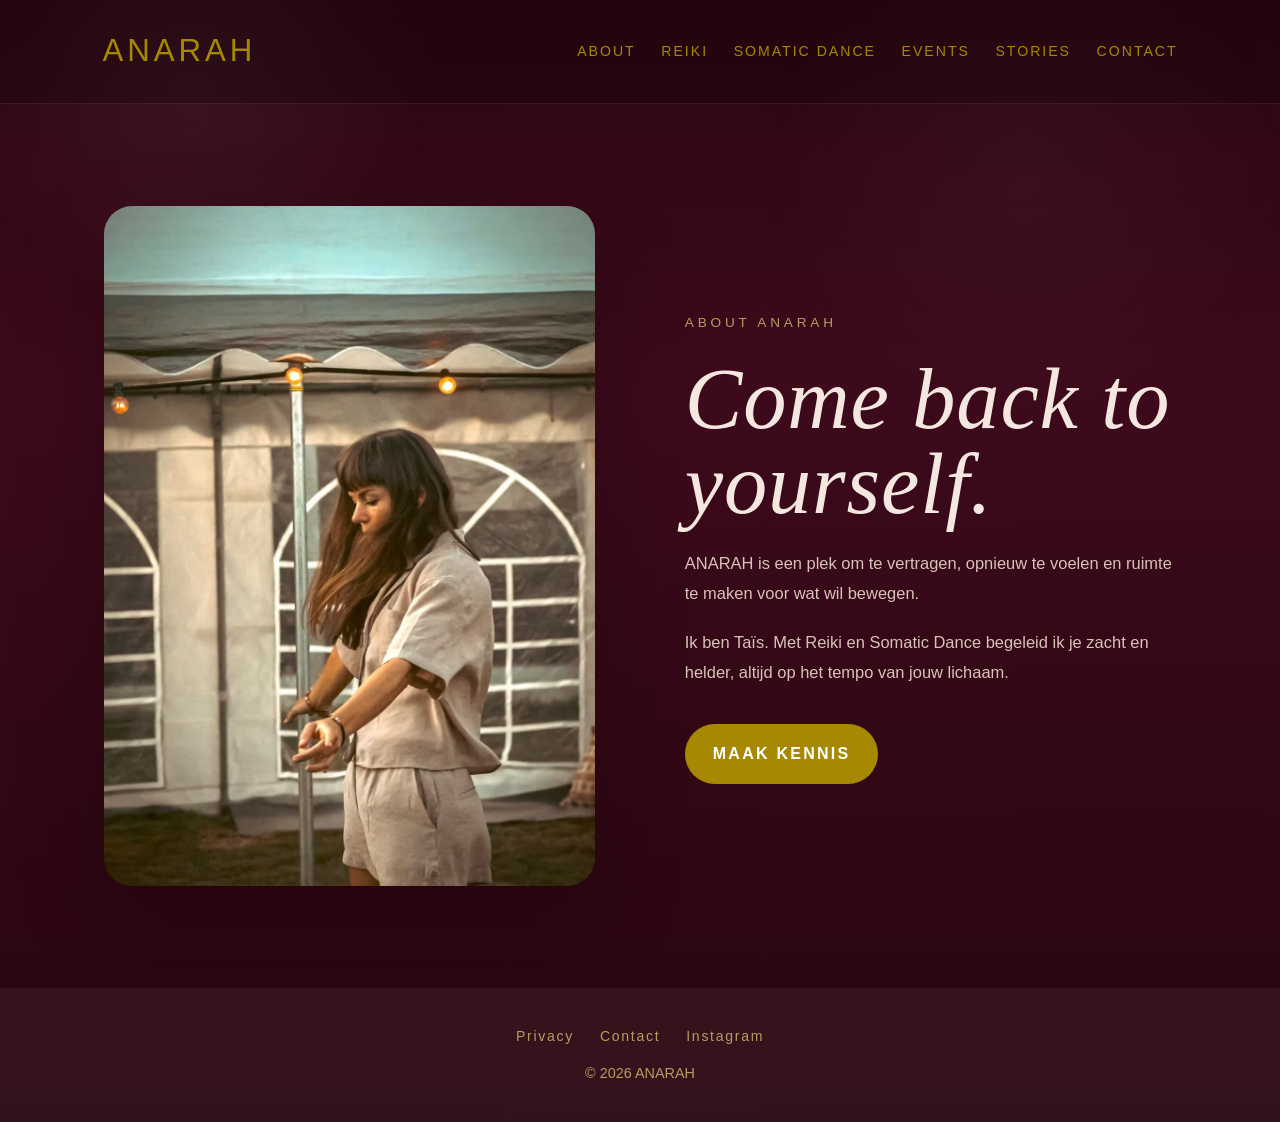
==== html/about.html @ 5bbc372c "simplefy website" ====
<!DOCTYPE html>
<html lang="nl">
<head>
    <meta charset="UTF-8">
    <meta name="viewport" content="width=device-width, initial-scale=1.0">
    <title>Anarah | About</title>
    <link rel="stylesheet" href="../css/style.css">
</head>

<body class="minimal-page">
    <nav>
        <a href="../index.html" class="logo">ANARAH</a>
        <button class="nav-toggle" aria-expanded="false" aria-label="Open menu"><span></span></button>
        <ul>
            <li><a href="about.html">About</a></li>
            <li><a href="reiki.html">Reiki</a></li>
            <li><a href="somatic-dance.html">Somatic Dance</a></li>
            <li><a href="events.html">Events</a></li>
            <li><a href="experiences.html">Stories</a></li>
            <li><a href="contact.html">Contact</a></li>
        </ul>
    </nav>

    <main class="minimal-main">
        <section class="minimal-split">
            <div class="minimal-image">
                <img src="../images/dans.png" alt="Taïs van ANARAH">
            </div>

            <div class="minimal-copy">
                <span class="about-label">About ANARAH</span>
                <h1>Come back to yourself.</h1>
                <p>
                    ANARAH is een plek om te vertragen, opnieuw te voelen en ruimte te maken voor wat wil bewegen.
                </p>
                <p>
                    Ik ben Taïs. Met Reiki en Somatic Dance begeleid ik je zacht en helder, altijd op het tempo van jouw lichaam.
                </p>
                <a href="contact.html" class="btn-action">Maak kennis</a>
            </div>
        </section>
    </main>

    <footer>
        <div class="footer-links">
            <a href="privacy.html">Privacy</a>
            <a href="contact.html">Contact</a>
            <a href="https://www.instagram.com/anarah_88" target="_blank" rel="noopener noreferrer">Instagram</a>
        </div>
        &copy; 2026 ANARAH
    </footer>

    <script src="../js/script.js"></script>
</body>
</html>
---- css/style.css ----
/* --- BASIS & KLEUREN --- */
:root {
    --bordeaux: #e1b9aa;
    --bordeaux-deep: #f0d9cc;
    --zand-light: #f4eee8;
    --zand-soft: #e7d5c4;
    --zand-warm: #d7b89a;
    --text: #f4e7df;
    --muted: #d8c3b8;
    --shadow: rgba(0, 0, 0, 0.2);
}

@import url('https://fonts.googleapis.com/css2?family=Cormorant+Garamond:wght@400;500;600;700;800&family=Raleway:wght@300;400;600&display=swap');

*, *::before, *::after {
    box-sizing: border-box;
}

html {
    scroll-behavior: smooth;
}

body {
    font-family: 'Raleway', sans-serif;
    background: linear-gradient(180deg, #2d0612 0%, #3d0a1b 35%, #27050f 100%);
    color: var(--text);
    margin: 0;
    line-height: 1.75;
    min-height: 100vh;
}

body:not(.homepage) {
    font-family: 'Raleway', sans-serif;
}

body::before {
    content: '';
    position: fixed;
    inset: 0;
    background-image:
        radial-gradient(circle at 15% 10%, rgba(255, 255, 255, 0.05), transparent 18%),
        radial-gradient(circle at 80% 20%, rgba(255, 255, 255, 0.03), transparent 22%);
    opacity: 1;
    pointer-events: none;
}

/* --- NAVIGATIE --- */
nav {
    position: sticky;
    top: 0;
    z-index: 10;
    display: flex;
    justify-content: space-between;
    align-items: center;
    padding: 24px 8%;
    background: rgba(8, 8, 8, 0.24);
    border-bottom: 1px solid rgba(255, 255, 255, 0.08);
    backdrop-filter: blur(16px);
}

.logo {
    font-family: 'Hurme Geometric Sans 4', sans-serif;
    font-size: 1.95rem;
    color: #a68900;
    text-decoration: none;
    letter-spacing: 4px;
    text-transform: uppercase;
}

body:not(.homepage) .logo {
    font-family: 'Hurme Geometric Sans 4', sans-serif;
}

nav > ul {
    display: flex;
    list-style: none;
    gap: clamp(14px, 2vw, 28px);
    margin: 0;
    padding: 0;
}

nav a {
    text-decoration: none;
    color: #a68900;
    font-size: 0.88rem;
    text-transform: uppercase;
    letter-spacing: 2px;
    transition: color 0.25s ease, transform 0.25s ease;
}

nav a:hover,
nav a:focus-visible {
    color: #d7b55b;
    transform: translateY(-1px);
}

.nav-toggle {
    display: none;
    background: transparent;
    border: none;
    cursor: pointer;
    width: 44px;
    height: 44px;
    padding: 0;
    position: relative;
}

.nav-toggle span,
.nav-toggle span::before,
.nav-toggle span::after {
    content: '';
    display: block;
    width: 28px;
    height: 2px;
    background: #a68900;
    border-radius: 999px;
    position: absolute;
    left: 50%;
    transform: translateX(-50%);
}

.nav-toggle span {
    top: 50%;
}

.nav-toggle span::before {
    top: 12px;
}

.nav-toggle span::after {
    top: -12px;
}

/* --- CONTAINERS & LAYOUT --- */
.container {
    max-width: 1100px;
    margin: 0 auto;
    padding: 80px 20px;
}

.flex-row {
    display: flex;
    gap: 60px;
    align-items: center;
}

h1, h2 {
    font-family: ui-monospace, SFMono-Regular, Menlo, Monaco, Consolas, "Liberation Mono", "Courier New", monospace;
    color: #f4e7df;
    margin-bottom: 20px;
}

h1 {
    font-size: clamp(3rem, 5vw, 4.8rem);
    letter-spacing: 0.1em;
    line-height: 1.05;
}

h2 {
    font-size: clamp(1.8rem, 3vw, 2.8rem);
    line-height: 1.15;
}

p {
    color: var(--muted);
}

/* --- ALGEMENE GROTE TEKSTBLOKKEN --- */
body:not(.homepage) .container p:not(.intro-text):not(.about-quote):not(.about-quote-author):not(.wie-hero__quote):not(.wie-hero__quote-author):not(.about-inline-quote):not(.review-thanks):not(.form-note),
body:not(.homepage) .about-lead,
body:not(.homepage) .wie-hero__paragraph,
body:not(.homepage) .staggered-text p,
body:not(.homepage) .about-sounds__text p,
body:not(.homepage) .about-purpose__text p,
body:not(.homepage) .about-card p,
body:not(.homepage) .section-card p,
body:not(.homepage) .contact-panel p {
    max-width: 760px;
    text-align: justify;
    text-align-last: left;
    hyphens: auto;
    overflow-wrap: break-word;
}

body:not(.homepage) .page-header p,
body:not(.homepage) .contact-intro p {
    margin-left: auto;
    margin-right: auto;
}

body:not(.homepage) .intro-text,
body:not(.homepage) .about-quote,
body:not(.homepage) .about-quote-author,
body:not(.homepage) .wie-hero__quote,
body:not(.homepage) .wie-hero__quote-author,
body:not(.homepage) .about-inline-quote,
body:not(.homepage) .review-thanks,
body:not(.homepage) .form-note,
body:not(.homepage) footer p,
body:not(.homepage) .footer-links,
body:not(.homepage) .event-item p,
body:not(.homepage) .contact-detail-card p {
    text-align: inherit;
    hyphens: manual;
}

/* --- INTRODUCTIE --- */
.intro-text {
    text-align: center;
    margin-bottom: 48px;
    font-size: 1.05rem;
    font-style: italic;
    color: var(--text);
    letter-spacing: 0.2px;
}

.page-header {
    max-width: 760px;
    margin: 0 auto 60px;
    text-align: center;
}

.page-header p {
    color: var(--muted);
    font-size: 1rem;
    line-height: 1.8;
    margin-top: 24px;
}

.section-card,
.contact-card {
    background: rgba(255, 255, 255, 0.06);
    border: 1px solid rgba(255, 255, 255, 0.12);
    box-shadow: 0 30px 80px rgba(0, 0, 0, 0.18);
    border-radius: 28px;
    padding: 42px;
}

.event-list {
    display: grid;
    gap: 18px;
}

.event-item {
    background: rgba(255, 255, 255, 0.04);
    border: 1px solid rgba(255, 255, 255, 0.12);
    border-radius: 24px;
    padding: 18px 20px;
    display: flex;
    align-items: center;
    gap: 18px;
}

.event-image {
    flex: 0 0 140px;
}

.event-image img {
    width: 100%;
    height: auto;
    display: block;
    border-radius: 20px;
    object-fit: cover;
}

.event-details {
    display: grid;
    gap: 10px;
}

.event-item p,
.event-item h2 {
    margin: 0;
    color: var(--text);
}

.event-item h2 {
    font-size: 1.15rem;
    margin-top: 4px;
}

.event-item a {
    display: inline-block;
    color: #0f0b08;
    background: #a68900;
    padding: 12px 22px;
    border-radius: 999px;
    text-decoration: none;
    font-weight: 700;
    letter-spacing: 0.1em;
    transition: transform 0.25s ease, filter 0.25s ease;
}

.event-item a:hover,
.event-item a:focus-visible {
    transform: translateY(-1px);
    filter: brightness(1.05);
}

.contact-form {
    display: grid;
    gap: 20px;
}

.contact-form label {
    display: grid;
    gap: 8px;
    color: #f4e7df;
    font-size: 0.95rem;
}

.contact-form input,
.contact-form textarea {
    width: 100%;
    padding: 18px 20px;
    border-radius: 18px;
    border: 1px solid rgba(255, 255, 255, 0.12);
    background: rgba(255, 255, 255, 0.04);
    color: var(--text);
    font: inherit;
    outline: none;
    resize: vertical;
}

.contact-form input:focus,
.contact-form textarea:focus {
    border-color: #a68900;
    box-shadow: 0 0 0 4px rgba(166, 137, 0, 0.14);
}

.btn-action {
    display: inline-flex;
    align-items: center;
    justify-content: center;
    padding: 16px 28px;
    border-radius: 999px;
    border: none;
    background: #a68900;
    color: #0f0b08;
    font-weight: 700;
    letter-spacing: 0.14em;
    text-transform: uppercase;
    cursor: pointer;
    text-decoration: none;
    transition: transform 0.25s ease, filter 0.25s ease;
}

.btn-action:hover,
.btn-action:focus-visible {
    transform: translateY(-1px);
    filter: brightness(1.05);
}

.sessions-hero {
    display: grid;
    grid-template-columns: 1.1fr 0.9fr;
    gap: 42px;
    align-items: center;
}

.sessions-hero img,
.session-hero-image img {
    width: 100%;
    height: auto;
    display: block;
    border-radius: 28px;
    box-shadow: 0 30px 80px rgba(0, 0, 0, 0.24);
}

.pricing-grid,
.review-grid {
    display: grid;
    gap: 24px;
}

.pricing-card,
.review-card {
    background: rgba(255, 255, 255, 0.06);
    border: 1px solid rgba(255, 255, 255, 0.12);
    border-radius: 28px;
    padding: 32px;
}

.pricing-card h3,
.review-card h3 {
    margin-top: 0;
    font-size: 1.35rem;
}

.pricing-card ul,
.review-card ul {
    margin: 18px 0 0;
    padding-left: 18px;
    color: var(--muted);
}

.review-form {
    display: grid;
    gap: 20px;
    margin-top: 24px;
}

.review-form label {
    display: grid;
    gap: 10px;
    color: #f4e7df;
    font-size: 0.95rem;
}

.review-form textarea {
    min-height: 170px;
}

.review-thanks {
    margin: 0;
    color: #d7b55b;
    opacity: 0;
    transition: opacity 0.3s ease;
}

.review-thanks.visible {
    opacity: 1;
}

/* --- WIE PAGINA --- */
.wie-hero {
    display: grid;
    grid-template-columns: 1.05fr 0.95fr;
    gap: 40px;
    align-items: center;
    min-height: 90vh;
    margin-bottom: 80px;
}

.wie-hero__image img {
    width: 100%;
    height: auto;
    border-radius: 28px;
    box-shadow: 0 30px 80px rgba(0, 0, 0, 0.38);
    display: block;
}

.wie-hero__text {
    display: flex;
    flex-direction: column;
    justify-content: center;
    align-items: flex-start;
    text-align: left;
    padding: 40px 30px;
}

.wie-hero__text h2 {
    font-family: 'Cormorant Garamond', serif;
    font-style: italic;
    font-size: clamp(2.8rem, 6vw, 4.4rem);
    line-height: 1.02;
    color: #f4e7df;
    margin: 0 0 1.2rem;
    letter-spacing: 0.03em;
    max-width: 760px;
}

.wie-hero__text p {
    font-size: 1.02rem;
    line-height: 1.85;
    color: var(--text);
    max-width: 760px;
}

.wie-hero__paragraph {
    margin: 0 0 1.8rem;
    font-size: 1.02rem;
    line-height: 1.85;
    color: var(--text);
    max-width: 760px;
}

.wie-hero__quote {
    margin: 0;
    font-family: 'Raleway', sans-serif;
    font-style: italic;
    font-size: 0.95rem;
    line-height: 1.8;
    color: var(--muted);
    letter-spacing: 0.01em;
    max-width: 720px;
    text-align: center;
}

.wie-hero__quote-author {
    margin: 0.75rem auto 0;
    color: var(--muted);
    font-family: 'Raleway', sans-serif;
    font-size: 0.95rem;
    font-style: italic;
}

.wie-sounds {
    max-width: 900px;
    margin: 0 auto 80px;
    padding: 30px 36px;
    background: rgba(255, 255, 255, 0.04);
    border: 1px solid rgba(255, 255, 255, 0.12);
    border-radius: 28px;
}

.wie-sounds p {
    margin: 0 0 18px;
    font-size: 1.02rem;
    color: var(--text);
}

.wie-sounds ul {
    list-style: none;
    margin: 0;
    padding: 0;
    display: grid;
    gap: 14px;
}

.wie-sounds li {
    position: relative;
    padding-left: 1.8rem;
    color: var(--muted);
    line-height: 1.8;
}

.wie-sounds li::before {
    content: '•';
    position: absolute;
    left: 0;
    top: 0.25rem;
    color: #a68900;
    font-size: 1.4rem;
    line-height: 1;
}

.about-hero {
    display: grid;
    grid-template-columns: 0.95fr 1.05fr;
    gap: 40px;
    align-items: center;
    min-height: 90vh;
    margin-bottom: 80px;
}

.about-hero__image img {
    width: 100%;
    height: auto;
    border-radius: 32px;
    box-shadow: 0 40px 110px rgba(0, 0, 0, 0.35);
    display: block;
}

.about-hero__text {
    display: flex;
    flex-direction: column;
    justify-content: center;
    align-items: flex-start;
    text-align: left;
    padding: 40px 0;
}

.about-label {
    display: inline-block;
    text-transform: uppercase;
    letter-spacing: 0.28em;
    color: #d7b55b;
    font-size: 0.85rem;
    margin-bottom: 1.4rem;
}

.about-hero h1 {
    font-family: 'Cormorant Garamond', serif;
    font-style: italic;
    font-size: clamp(3rem, 6vw, 4.8rem);
    line-height: 1.02;
    color: #f4e7df;
    margin: 0 0 1.6rem;
    letter-spacing: 0.02em;
    max-width: 720px;
}

.about-lead {
    margin: 0 0 2rem;
    font-size: 1.05rem;
    line-height: 1.9;
    color: var(--text);
    max-width: 760px;
}

.about-quote {
    margin: 0;
    font-family: 'Cormorant Garamond', serif;
    font-style: italic;
    font-size: 1rem;
    line-height: 1.95;
    color: var(--muted);
    letter-spacing: 0.01em;
    max-width: 760px;
    text-align: center;
}

.about-quote-author {
    margin: 1rem auto 0;
    color: var(--muted);
    font-family: 'Cormorant Garamond', serif;
    font-style: italic;
    font-size: 1rem;
    text-align: center;
}

.about-sounds {
    display: grid;
    grid-template-columns: 1.05fr 0.95fr;
    gap: 40px;
    align-items: center;
    margin-bottom: 80px;
}

.about-sounds__image img {
    width: 100%;
    height: auto;
    border-radius: 32px;
    box-shadow: 0 40px 110px rgba(0, 0, 0, 0.35);
    display: block;
}

.about-sounds__text {
    display: flex;
    flex-direction: column;
    justify-content: center;
    padding: 40px 0;
}

.about-sounds__text p {
    margin: 0 0 1.4rem;
    color: var(--text);
    font-size: 1.02rem;
    line-height: 1.85;
}

.about-sounds__text ul {
    list-style: none;
    margin: 0;
    padding: 0;
    display: grid;
    gap: 12px;
}

.about-sounds__text li {
    position: relative;
    padding-left: 1.8rem;
    color: var(--muted);
    line-height: 1.85;
    font-size: 1rem;
}

.about-sounds__text li::before {
    content: '•';
    position: absolute;
    left: 0;
    top: 0.2rem;
    color: #a68900;
    font-size: 1.4rem;
    line-height: 1;
}

.about-purpose {
    display: grid;
    grid-template-columns: 1.05fr 0.95fr;
    gap: 40px;
    align-items: center;
    margin-bottom: 80px;
}

.about-purpose__text {
    display: flex;
    flex-direction: column;
    justify-content: center;
    padding: 40px 0;
}

.about-purpose__text p {
    margin: 0 0 1.4rem;
    color: var(--text);
    font-size: 1.02rem;
    line-height: 1.85;
}

.about-purpose__image img {
    width: 100%;
    height: auto;
    border-radius: 32px;
    box-shadow: 0 40px 110px rgba(0, 0, 0, 0.35);
    display: block;
}

.about-grid {
    display: grid;
    grid-template-columns: repeat(2, minmax(0, 1fr));
    gap: 32px;
    margin-bottom: 80px;
}

.about-card {
    background: rgba(255, 255, 255, 0.04);
    border: 1px solid rgba(255, 255, 255, 0.12);
    box-shadow: 0 30px 80px rgba(0, 0, 0, 0.18);
    border-radius: 28px;
    padding: 36px;
}

.about-card h2 {
    margin: 0 0 18px;
    color: #f4e7df;
    font-family: 'Cormorant Garamond', serif;
    font-style: italic;
    font-size: clamp(2rem, 3vw, 2.8rem);
    line-height: 1.05;
}

.about-card p {
    margin: 0 0 1.4rem;
    color: var(--text);
    font-size: 1rem;
    line-height: 1.85;
}

.about-inline-quote {
    margin: 1rem 0 1.4rem;
    font-family: 'Cormorant Garamond', serif;
    font-style: italic;
    font-size: 1rem;
    line-height: 1.9;
    color: var(--muted);
    letter-spacing: 0.01em;
}

.wie-content h1,
.wie-content h2 {
    color: var(--zand-light);
}

.wie-section {
    margin-top: 50px;
    color: var(--muted);
}

.wie-section h2 {
    margin-bottom: 18px;
}

.wie-section p,
.wie-section ul {
    font-size: 1rem;
    line-height: 1.8;
    color: var(--text);
}

.wie-section ul {
    padding-left: 22px;
    list-style: disc inside;
    margin-top: 18px;
}

.staggered-block {
    display: grid;
    grid-template-columns: 1.1fr 0.9fr;
    gap: 40px;
    align-items: center;
    margin-top: 80px;
}

.staggered-block.reversed {
    grid-template-columns: 0.9fr 1.1fr;
}

.staggered-text h2 {
    font-size: clamp(2rem, 3vw, 2.8rem);
    margin-bottom: 24px;
    color: #f4e7df;
}

.staggered-text p {
    color: var(--muted);
    line-height: 1.85;
}

.staggered-image img {
    width: 100%;
    height: auto;
    border-radius: 28px;
    box-shadow: 0 36px 90px rgba(0, 0, 0, 0.25);
    display: block;
}

/* --- CARDS --- */
.card-grid {
    display: grid;
    grid-template-columns: repeat(2, minmax(0, 1fr));
    gap: 32px;
}

.card {
    position: relative;
    background: rgba(255, 255, 255, 0.06);
    padding: 42px;
    border-radius: 28px;
    text-align: left;
    box-shadow: 0 26px 90px rgba(0, 0, 0, 0.22);
    border: 1px solid rgba(255, 255, 255, 0.12);
    overflow: hidden;
    transition: transform 0.35s ease, box-shadow 0.35s ease, border-color 0.35s ease, opacity 0.35s ease;
    opacity: 0;
    transform: translateY(24px);
}

.card::before {
    content: '';
    position: absolute;
    inset: 0;
    background-image:
        radial-gradient(circle at top left, rgba(255, 255, 255, 0.08), transparent 28%),
        radial-gradient(circle at bottom right, rgba(255, 255, 255, 0.04), transparent 32%);
    opacity: 1;
    pointer-events: none;
    z-index: 0;
}

.card-content {
    position: relative;
    z-index: 1;
}

.card:hover,
.card:focus-within {
    transform: translateY(-10px);
    border-color: rgba(111, 18, 34, 0.55);
    box-shadow: 0 36px 95px rgba(52, 38, 31, 0.2);
}

.card h2 {
    margin-bottom: 16px;
}

.card p {
    margin-bottom: 26px;
}

.card ul {
    margin: 18px 0 0;
    padding-left: 20px;
    color: var(--text);
}

.card ul li {
    margin-bottom: 10px;
}

.btn-interact {
    display: inline-flex;
    align-items: center;
    justify-content: center;
    padding: 14px 30px;
    border-radius: 999px;
    border: 1px solid rgba(166, 137, 0, 0.35);
    background: rgba(166, 137, 0, 0.08);
    color: #f4e7df;
    text-decoration: none;
    font-size: 0.85rem;
    letter-spacing: 1.5px;
    text-transform: uppercase;
    transition: all 0.3s ease;
}

.btn-interact:hover,
.btn-interact:focus-visible {
    background: #a68900;
    color: #111;
    border-color: #d7b55b;
}

.btn-toggle {
    background: transparent;
    border-color: transparent;
    color: #a68900;
    font-weight: 600;
    cursor: pointer;
}

.btn-toggle:hover,
.btn-toggle:focus-visible {
    color: #d7b55b;
    text-decoration: underline;
}

.card-actions {
    display: flex;
    flex-wrap: wrap;
    gap: 16px;
}

.card.visible {
    opacity: 1;
    transform: translateY(0);
}

.card-details {
    max-height: 0;
    overflow: hidden;
    transition: max-height 0.5s ease, opacity 0.4s ease, margin 0.4s ease;
    opacity: 0;
    margin-top: 0;
    text-align: left;
}

.card.show-details .card-details {
    max-height: 640px;
    opacity: 1;
    margin-top: 20px;
}

.card-details p,
.card-details ul {
    font-size: 0.95rem;
    line-height: 1.7;
    opacity: 0.95;
}

.card-details ul {
    list-style: disc inside;
    margin: 14px 0 0;
    padding-left: 18px;
}

.hover-note {
    margin: 0 auto 50px;
    max-width: 700px;
    color: var(--bordeaux-deep);
    font-style: italic;
    text-align: center;
    opacity: 0.95;
}

/* --- OVERIGE SECTIES --- */
.hero-img img {
    width: 100%;
    border-radius: 24px;
    box-shadow: 20px 20px 0 rgba(215, 184, 149, 0.45);
}

.etymology {
    background: rgba(255, 250, 243, 0.9);
    padding: 34px;
    margin: 40px 0;
    border-left: 4px solid var(--bordeaux);
    border-radius: 16px;
}

/* --- FOOTER --- */
footer {
    background: rgba(255, 255, 255, 0.05);
    padding: 36px 20px;
    text-align: center;
    font-size: 0.9rem;
    color: #a68900;
}

.footer-links {
    display: flex;
    justify-content: center;
    gap: 26px;
    flex-wrap: wrap;
    margin-bottom: 12px;
}

.footer-links a {
    color: #a68900;
    text-decoration: none;
    letter-spacing: 0.12em;
    font-size: 0.88rem;
    display: inline-flex;
    align-items: center;
    gap: 0.35em;
}

.footer-links a svg {
    display: inline-block;
    width: 18px;
    height: 18px;
    vertical-align: middle;
}

.footer-links a:hover,
.footer-links a:focus-visible {
    color: #d7b55b;
}

.footer-copy {
    color: #a68900;
}

.form-note {
    margin-top: 16px;
    color: var(--muted);
    font-size: 0.82rem;
    line-height: 1.6;
    text-align: center;
}

/* --- RESPONSIVE NAVIGATIE --- */
@media (max-width: 980px) {
    .card-grid {
        grid-template-columns: 1fr;
    }
}

@media (max-width: 900px) {
    nav {
        padding: 18px 6%;
    }

    .container {
        padding: 60px 16px;
    }

    .nav-toggle {
        display: inline-flex;
        align-items: center;
        justify-content: center;
    }

    nav > ul {
        display: none;
        position: absolute;
        top: 100%;
        right: 6%;
        left: 6%;
        flex-direction: column;
        gap: 0;
        padding: 18px 0;
        background: rgba(8, 8, 8, 0.98);
        border: 1px solid rgba(255, 255, 255, 0.12);
        border-radius: 24px;
        z-index: 20;
    }

    nav.nav-open > ul {
        display: flex;
    }

    nav > ul > li {
        width: 100%;
    }

    nav > ul > li > a {
        display: block;
        width: 100%;
        padding: 18px 22px;
    }

}

/* --- HOMEPAGE STYLING --- */
body.homepage {
    background: #3d0a1b;
    min-height: 100vh;
    min-height: 100dvh;
    color: #fff;
    position: relative;
    overflow-x: hidden;
    display: flex;
    flex-direction: column;
}

body.homepage nav {
    position: absolute;
    top: 0;
    left: 0;
    right: 0;
    z-index: 20;
    display: flex;
    justify-content: space-between;
    align-items: center;
    padding: 22px 6%;
    background: rgba(0, 0, 0, 0.22);
    backdrop-filter: blur(16px);
    border-bottom: 1px solid rgba(255, 255, 255, 0.08);
}

body.homepage nav a {
    color: #a68900;
}

body.homepage nav a:hover,
body.homepage nav a:focus-visible {
    color: #d7b55b;
}

.homepage-grid {
    flex: 1;
    display: flex;
    flex-direction: column;
    align-items: center;
    justify-content: center;
    min-height: 0;
    padding: 120px 20px 52px;
    position: relative;
}

.homepage-split {
    position: relative;
    overflow: hidden;
}

.homepage-split img {
    width: 100%;
    height: 100%;
    object-fit: cover;
    display: block;
}

.homepage-logo {
    position: relative;
    z-index: 10;
    width: min(380px, 80vw);
    pointer-events: none;
}

.homepage-logo img {
    width: 100%;
    height: auto;
    display: block;
    filter: drop-shadow(0 18px 40px rgba(0, 0, 0, 0.5));
}

.homepage-tagline {
    margin-top: 2.2rem;
    text-align: center;
    color: #a68900;
    font-family: 'Raleway', sans-serif;
    font-size: 1rem;
    letter-spacing: 0.35em;
    text-transform: uppercase;
    z-index: 5;
    line-height: 1.8;
    max-width: 90vw;
}

.homepage-actions {
    display: flex;
    justify-content: center;
    align-items: center;
    flex-wrap: wrap;
    gap: 14px;
    margin-top: 2rem;
    position: relative;
    z-index: 5;
}

.homepage-actions .btn-action {
    min-width: 190px;
    border: 1px solid #a68900;
    box-shadow: 0 12px 30px rgba(0, 0, 0, 0.22);
}

.homepage-actions .btn-action--secondary {
    background: transparent;
    color: #d7b55b;
}

body.homepage footer {
    position: static;
    transform: none;
    z-index: 30;
    align-self: center;
    margin: 0 auto 18px;
    background: rgba(255, 255, 255, 0.08);
    padding: 10px 18px;
    border-radius: 999px;
    font-size: 0.82rem;
    color: #a68900;
    width: fit-content;
    max-width: calc(100vw - 32px);
}

body.homepage footer .footer-links {
    margin-bottom: 8px;
    gap: 18px;
}

body.homepage .footer-copy {
    color: #a68900;
}

@media (max-width: 940px) {
    .homepage-logo {
        width: min(320px, 80vw);
    }
}

@media (max-width: 680px) {
    body.homepage nav {
        padding: 18px 4%;
    }

    .homepage-grid {
        padding: 110px 20px 44px;
        justify-content: center;
    }

    .homepage-logo {
        width: min(260px, 78vw);
    }

    .homepage-tagline {
        margin-top: 1.8rem;
        font-size: 0.78rem;
        letter-spacing: 0.24em;
        line-height: 1.9;
        max-width: 82vw;
    }

    .homepage-actions {
        flex-direction: column;
        width: min(100%, 320px);
        margin-top: 1.6rem;
    }

    .homepage-actions .btn-action {
        width: 100%;
    }

    body.homepage footer {
        width: calc(100vw - 28px);
        max-width: 420px;
        margin-bottom: 12px;
        padding: 12px 14px;
        border-radius: 24px;
        font-size: 0.76rem;
    }

    body.homepage footer .footer-links {
        gap: 14px;
        margin-bottom: 6px;
    }
}

@media (max-width: 420px) {
    .homepage-grid {
        padding-bottom: 38px;
    }

    .homepage-tagline {
        font-size: 0.72rem;
        letter-spacing: 0.2em;
    }

    body.homepage footer {
        font-size: 0.72rem;
    }
}

/* --- MINIMAL CONTENT PAGES --- */
body.minimal-page {
    display: flex;
    min-height: 100vh;
    flex-direction: column;
}

body.minimal-page > main {
    flex: 1;
}

.minimal-main {
    width: min(1120px, 100%);
    margin: 0 auto;
    padding: clamp(56px, 8vw, 110px) 24px;
}

.minimal-split {
    display: grid;
    grid-template-columns: repeat(2, minmax(0, 1fr));
    align-items: center;
    gap: clamp(40px, 7vw, 90px);
}

.minimal-copy {
    max-width: 560px;
}

.minimal-copy h1,
.minimal-header h1,
.contact-intro h1 {
    margin: 0 0 1.4rem;
    font-family: 'Cormorant Garamond', serif;
    font-size: clamp(3rem, 7vw, 5.4rem);
    font-style: italic;
    font-weight: 500;
    letter-spacing: 0.01em;
    line-height: 0.98;
}

.minimal-copy p {
    max-width: 520px;
    margin: 0 0 1.25rem;
    color: var(--muted);
    font-size: 1.03rem;
    line-height: 1.8;
}

.minimal-copy .btn-action {
    margin-top: 1rem;
}

.minimal-image img {
    display: block;
    width: 100%;
    max-height: 680px;
    border-radius: 28px;
    object-fit: cover;
    box-shadow: 0 30px 90px rgba(0, 0, 0, 0.24);
}

.service-facts {
    display: grid;
    grid-template-columns: repeat(3, minmax(0, 1fr));
    margin: 2rem 0 1.25rem;
    padding: 1.2rem 0;
    list-style: none;
    border-top: 1px solid rgba(255, 255, 255, 0.12);
    border-bottom: 1px solid rgba(255, 255, 255, 0.12);
}

.service-facts li {
    padding: 0 1rem;
    border-right: 1px solid rgba(255, 255, 255, 0.1);
}

.service-facts li:first-child {
    padding-left: 0;
}

.service-facts li:last-child {
    border-right: 0;
}

.service-facts span,
.service-facts strong {
    display: block;
}

.service-facts span {
    color: #b89b5e;
    font-size: 0.7rem;
    letter-spacing: 0.15em;
    text-transform: uppercase;
}

.service-facts strong {
    margin-top: 0.35rem;
    color: var(--text);
    font-size: 0.92rem;
    font-weight: 500;
}

.minimal-content {
    max-width: 960px;
}

.minimal-header {
    max-width: 680px;
    margin: 0 auto clamp(40px, 7vw, 70px);
    text-align: center;
}

@media (max-width: 760px) {
    .minimal-main {
        padding: 52px 18px 64px;
    }

    .minimal-split {
        grid-template-columns: 1fr;
        gap: 36px;
    }

    .minimal-copy {
        max-width: none;
    }

    .minimal-image {
        order: -1;
    }

    .minimal-image img {
        max-height: 440px;
    }

    .service-facts {
        gap: 0;
    }

    .service-facts li {
        padding: 0 0.6rem;
    }

    .service-facts li:first-child {
        padding-left: 0;
    }
}

/* --- CONTACT PAGE - CLEAN VERSION --- */
.contact-page .container {
    max-width: 1040px;
}

.contact-intro {
    max-width: 760px;
    margin: 0 auto 70px;
    text-align: center;
}

.contact-intro p {
    margin: 0 auto 1.1rem;
    max-width: 680px;
    color: var(--text);
    font-size: 1.03rem;
    line-height: 1.85;
}

.contact-title {
    font-family: 'Cormorant Garamond', serif;
    font-style: italic;
    font-size: clamp(3.2rem, 8vw, 5.4rem);
    letter-spacing: 0.02em;
    line-height: 1;
    margin: 0 0 28px;
    color: #f4e7df;
}

.contact-booking-section {
    display: grid;
    grid-template-columns: 1.2fr 0.8fr;
    gap: 28px;
    align-items: stretch;
}

.contact-panel {
    border-radius: 28px;
    padding: 36px;
    background: rgba(255, 255, 255, 0.055);
    border: 1px solid rgba(255, 255, 255, 0.11);
    box-shadow: 0 26px 80px rgba(0, 0, 0, 0.18);
}

.contact-kicker,
.contact-panel h2,
.contact-section-heading h2,
.contact-detail-card h3 {
    font-family: 'Raleway', sans-serif;
    font-style: normal;
    font-size: 0.85rem;
    font-weight: 400;
    letter-spacing: 0.28em;
    text-transform: uppercase;
    color: #d7b55b;
    line-height: 1.6;
}

.contact-kicker {
    display: inline-block;
    margin-bottom: 14px;
}

.contact-panel h2,
.contact-section-heading h2 {
    margin: 0 0 22px;
}

.contact-detail-card h3 {
    margin: 0 0 10px;
}

.contact-panel p {
    color: var(--text);
    margin: 0 0 26px;
    line-height: 1.85;
}

.contact-form {
    margin-top: 24px;
}

.contact-form input,
.contact-form textarea {
    background: rgba(0, 0, 0, 0.18);
    border-color: rgba(255, 255, 255, 0.14);
}

.contact-form input::placeholder,
.contact-form textarea::placeholder {
    color: rgba(244, 231, 223, 0.45);
}

.contact-calendly-panel {
    display: flex;
    flex-direction: column;
    justify-content: center;
}

.contact-calendly-link {
    display: inline-flex;
    align-items: center;
    justify-content: center;
    width: fit-content;
    padding: 16px 28px;
    border-radius: 999px;
    background: #a68900;
    color: #0f0b08;
    text-decoration: none;
    font-weight: 700;
    letter-spacing: 0.14em;
    text-transform: uppercase;
    transition: transform 0.25s ease, filter 0.25s ease;
}

.contact-calendly-link:hover,
.contact-calendly-link:focus-visible {
    transform: translateY(-1px);
    filter: brightness(1.08);
}

.contact-details-section {
    margin-top: 76px;
}

.contact-section-heading {
    text-align: center;
    margin-bottom: 32px;
}

.contact-details-grid {
    display: grid;
    grid-template-columns: repeat(3, minmax(0, 1fr));
    gap: 18px;
}

.contact-detail-card {
    padding: 24px;
    border-radius: 24px;
    background: rgba(255, 255, 255, 0.045);
    border: 1px solid rgba(255, 255, 255, 0.1);
    text-align: center;
}

.contact-detail-card p {
    margin: 0;
    color: var(--muted);
    line-height: 1.7;
}

.contact-detail-card a {
    color: #f4e7df;
    text-decoration: none;
    word-break: break-word;
}

.contact-detail-card a:hover,
.contact-detail-card a:focus-visible {
    color: #d7b55b;
}

/* --- ALGEMENE RESPONSIVE BLOKKEN --- */
@media (max-width: 940px) {
    .about-hero,
    .about-purpose,
    .about-sounds,
    .wie-hero,
    .staggered-block,
    .staggered-block.reversed {
        grid-template-columns: 1fr;
    }

    .about-sounds__text,
    .about-purpose__text,
    .wie-hero__text {
        padding: 24px 0;
    }

    .about-grid {
        grid-template-columns: 1fr;
    }

    .about-sounds,
    .about-card {
        padding: 28px;
    }

    .staggered-block {
        margin-top: 60px;
    }

    .contact-booking-section {
        grid-template-columns: 1fr;
    }

    .contact-details-grid {
        grid-template-columns: repeat(2, minmax(0, 1fr));
    }

    .contact-calendly-panel {
        justify-content: flex-start;
    }
}

@media (max-width: 720px) {
    .container {
        padding: 40px 16px;
    }

    .about-hero,
    .wie-hero {
        min-height: auto;
        gap: 24px;
    }

    .about-hero h1 {
        font-size: clamp(2.4rem, 10vw, 3.6rem);
    }

    .wie-hero__title {
        font-size: clamp(2.6rem, 10vw, 4rem);
    }

    .wie-hero__subtitle {
        font-size: clamp(1.3rem, 6vw, 1.8rem);
    }

    body:not(.homepage) .container p:not(.intro-text):not(.about-quote):not(.about-quote-author):not(.wie-hero__quote):not(.wie-hero__quote-author):not(.about-inline-quote):not(.review-thanks):not(.form-note),
    body:not(.homepage) .about-lead,
    body:not(.homepage) .wie-hero__paragraph,
    body:not(.homepage) .staggered-text p,
    body:not(.homepage) .about-sounds__text p,
    body:not(.homepage) .about-purpose__text p,
    body:not(.homepage) .about-card p,
    body:not(.homepage) .section-card p,
    body:not(.homepage) .contact-panel p {
        max-width: 100%;
        text-align: left;
        text-align-last: auto;
    }

    .contact-form,
    .review-form {
        width: 100%;
    }

    .btn-action {
        width: 100%;
        display: inline-flex;
    }

    article[style*="padding: 32px"] {
        padding: 20px !important;
    }

    .contact-intro {
        margin-bottom: 46px;
        text-align: left;
    }

    .contact-title {
        font-size: clamp(3rem, 15vw, 4.4rem);
    }

    .contact-panel {
        padding: 26px 20px;
        border-radius: 24px;
    }

    .contact-calendly-link,
    .contact-form .btn-action {
        width: 100%;
    }

    .contact-details-section {
        margin-top: 54px;
    }

    .contact-section-heading {
        text-align: left;
    }

    .contact-details-grid {
        grid-template-columns: 1fr;
        gap: 14px;
    }

    .contact-detail-card {
        text-align: left;
        padding: 22px 20px;
    }

    .event-item {
        flex-direction: column;
        align-items: flex-start;
    }

    .event-image {
        flex: none;
        width: 100%;
        max-width: 300px;
        margin-bottom: 16px;
    }
}

/* --- MOBILE RESPONSIVE GRID FIXES VOOR INLINE STYLES --- */
@media (max-width: 940px) {
    .container > section > div[style*="grid-template-columns: repeat(2"] {
        grid-template-columns: 1fr !important;
    }

    .container > section > div[style*="grid-template-columns: 1fr 1fr"] {
        grid-template-columns: 1fr !important;
    }

    .container > section > div[style*="grid-template-columns: 1fr 1fr; gap: 40px"] {
        grid-template-columns: 1fr !important;
    }

    .container > section > div[style*="grid-template-columns: 1fr 260px"] {
        grid-template-columns: 1fr !important;
    }
}

@media (max-width: 720px) {
    .container > section > div[style*="grid-template-columns: repeat(3"] {
        grid-template-columns: 1fr !important;
    }
}
/* Alleen gewone witte tekst op achtergrond naar paars 50% */
.about-page p,
.about-page blockquote,
.container > p,
.container section > p {
    color: rgba(243, 226, 255, 0.5);
}

/* Goudkleurige hoofdingen/labels terug naar dezelfde goudkleur als de hoofding */
.about-label,
.event-date,
.about-page h1,
.about-page h2,
.about-page h3,
.container h1,
.container h2,
.container h3 {
    color: #b89b5e;
}

/* Knoppen blijven wit */
.btn-action {
    color: #ffffff;
}

/* Footer ongemoeid laten */
footer,
footer a {
    color: inherit;
}
/* Contactgegevens samen in één balk */
.contact-detail-card--single {
    display: grid;
    grid-template-columns: repeat(3, 1fr);
    gap: 2rem;
    width: 100%;
}

.contact-detail-item h3 {
    color: #b89b5e;
    margin-bottom: 0.45rem;
}

.contact-detail-item p {
    margin: 0;
}

.contact-detail-item a {
    color: rgba(92, 58, 116, 0.75);
    text-decoration: none;
}

.contact-detail-item a:hover {
    color: #b89b5e;
}

@media (max-width: 768px) {
    .contact-detail-card--single {
        grid-template-columns: 1fr;
        gap: 1.4rem;
    }
}
/* Footer copyright terug in goudkleur */
footer {
    color: #b89b5e;
}

footer a,
.footer-links a,
.footer-ig-link {
    color: #b89b5e;
}

footer a:hover,
.footer-links a:hover,
.footer-ig-link:hover {
    color: rgba(184, 155, 94, 0.75);
}
/* What's in a name - volledige klanksectie niet wit */
.about-sounds,
.about-sounds__text,
.about-sounds__text p,
.about-sounds__text li {
    color: rgba(234, 211, 250, 0.72);
}

/* ANA / AH / RA zelf in goud */
.about-sounds__text strong {
    color: #b89b5e;
}

/* Titel 'De kracht van klank' ook goud houden */
.about-sounds__text .about-label {
    color: #b89b5e;
}
/* Quotes op alle pagina's centreren */
blockquote,
.about-quote,
.about-inline-quote,
.wie-hero__quote {
    display: block;
    max-width: 760px;
    margin-left: auto;
    margin-right: auto;
    text-align: center !important;
    text-align-last: center !important;
}

/* Auteur onder quotes ook centreren */
.about-quote-author,
.wie-hero__quote-author {
    display: block;
    text-align: center !important;
    margin-left: auto;
    margin-right: auto;
}

/* Mobiel menu ook goed leesbaar houden */
@media (max-width: 720px) {
    nav > ul {
        background: rgba(8, 8, 8, 0.92);
        border: 1px solid rgba(255, 255, 255, 0.08);
        backdrop-filter: blur(16px);
    }
}
.review-card .review-author-top,
.review-card .review-author-top strong,
.review-card .review-author-top span {
    color: #b89b5e !important;
}
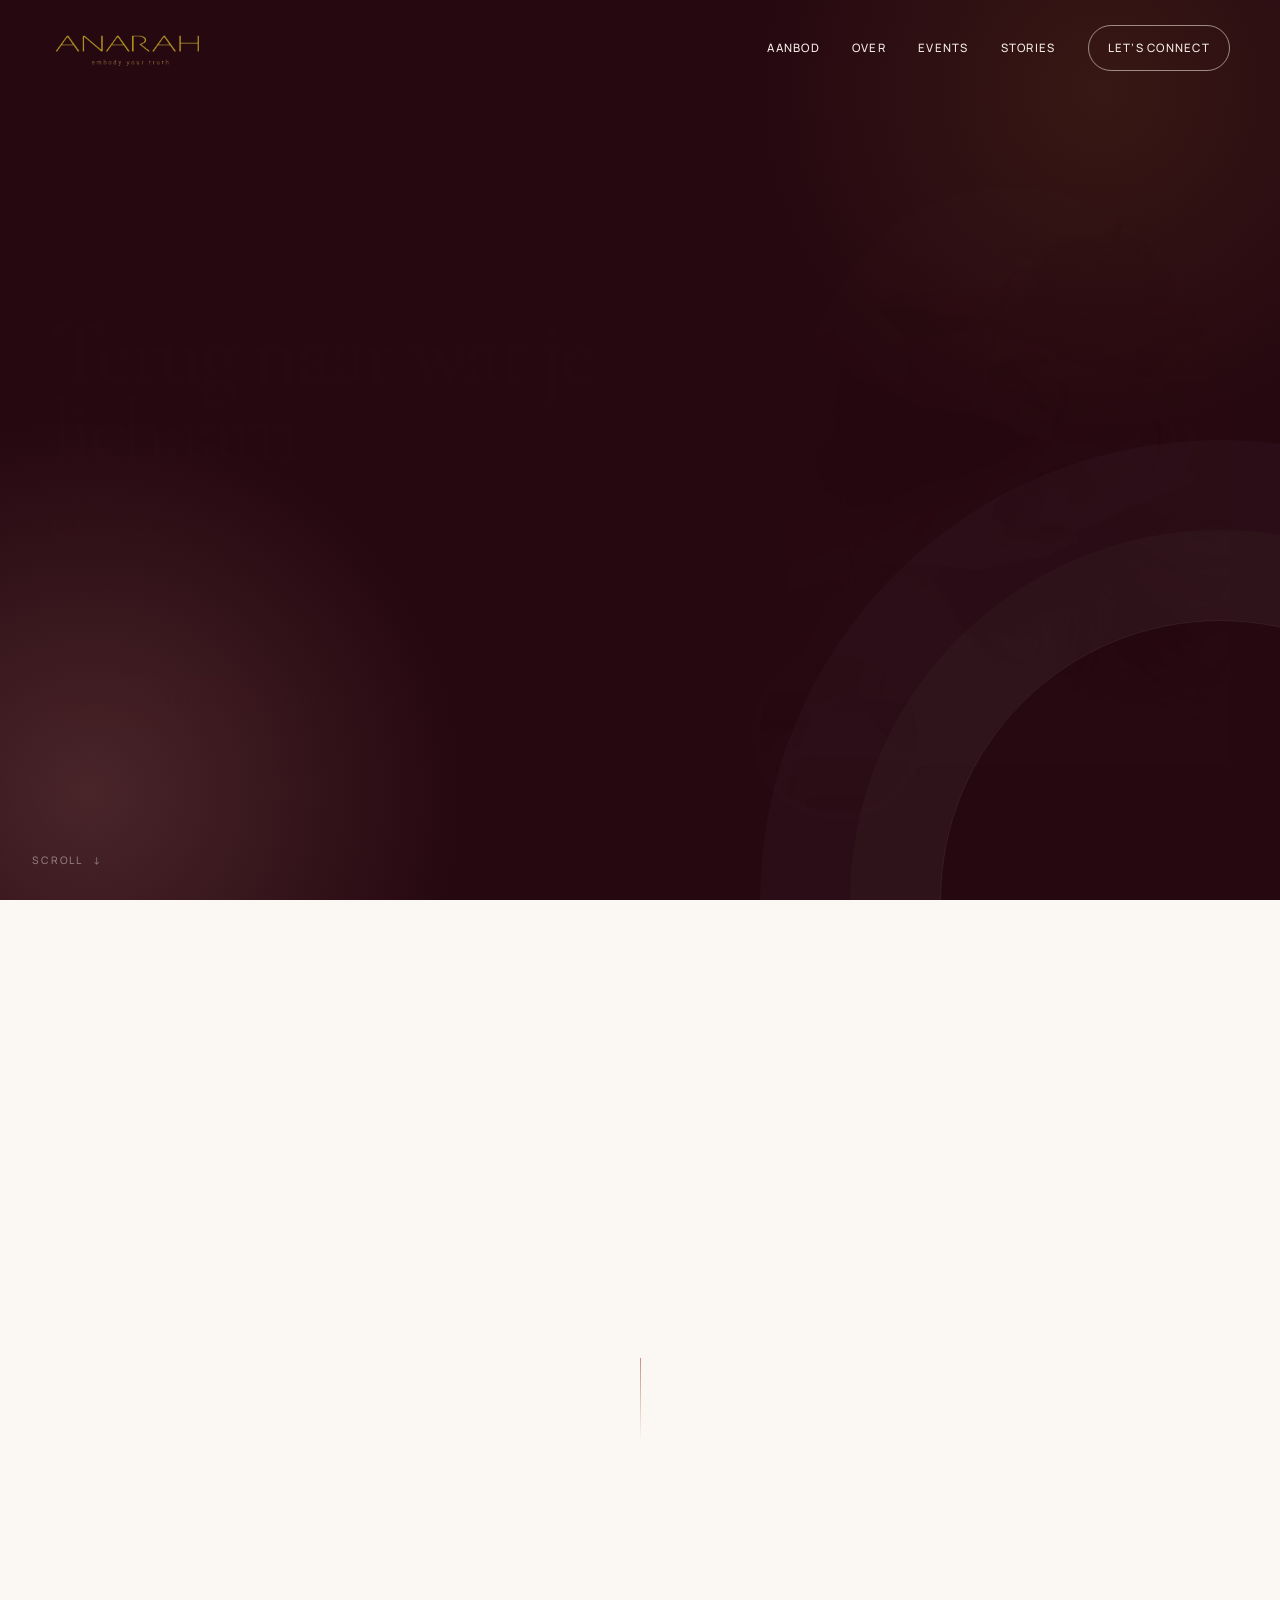
==== commit 82325388: "Rework ANARAH as a one-page site" ====
--- a/html/about.html
+++ b/html/about.html
@@ -1,55 +1 @@
-<!DOCTYPE html>
-<html lang="nl">
-<head>
-    <meta charset="UTF-8">
-    <meta name="viewport" content="width=device-width, initial-scale=1.0">
-    <title>Anarah | About</title>
-    <link rel="stylesheet" href="../css/style.css">
-</head>
-
-<body class="minimal-page">
-    <nav>
-        <a href="../index.html" class="logo">ANARAH</a>
-        <button class="nav-toggle" aria-expanded="false" aria-label="Open menu"><span></span></button>
-        <ul>
-            <li><a href="about.html">About</a></li>
-            <li><a href="reiki.html">Reiki</a></li>
-            <li><a href="somatic-dance.html">Somatic Dance</a></li>
-            <li><a href="events.html">Events</a></li>
-            <li><a href="experiences.html">Stories</a></li>
-            <li><a href="contact.html">Contact</a></li>
-        </ul>
-    </nav>
-
-    <main class="minimal-main">
-        <section class="minimal-split">
-            <div class="minimal-image">
-                <img src="../images/dans.png" alt="Taïs van ANARAH">
-            </div>
-
-            <div class="minimal-copy">
-                <span class="about-label">About ANARAH</span>
-                <h1>Come back to yourself.</h1>
-                <p>
-                    ANARAH is een plek om te vertragen, opnieuw te voelen en ruimte te maken voor wat wil bewegen.
-                </p>
-                <p>
-                    Ik ben Taïs. Met Reiki en Somatic Dance begeleid ik je zacht en helder, altijd op het tempo van jouw lichaam.
-                </p>
-                <a href="contact.html" class="btn-action">Maak kennis</a>
-            </div>
-        </section>
-    </main>
-
-    <footer>
-        <div class="footer-links">
-            <a href="privacy.html">Privacy</a>
-            <a href="contact.html">Contact</a>
-            <a href="https://www.instagram.com/anarah_88" target="_blank" rel="noopener noreferrer">Instagram</a>
-        </div>
-        &copy; 2026 ANARAH
-    </footer>
-
-    <script src="../js/script.js"></script>
-</body>
-</html>
+<!doctype html><html lang="nl"><head><meta charset="utf-8"><meta name="viewport" content="width=device-width,initial-scale=1"><meta http-equiv="refresh" content="0; url=../index.html#over"><link rel="canonical" href="../index.html#over"><title>ANARAH — Over</title></head><body><p><a href="../index.html#over">Ga naar Over ANARAH</a></p></body></html>
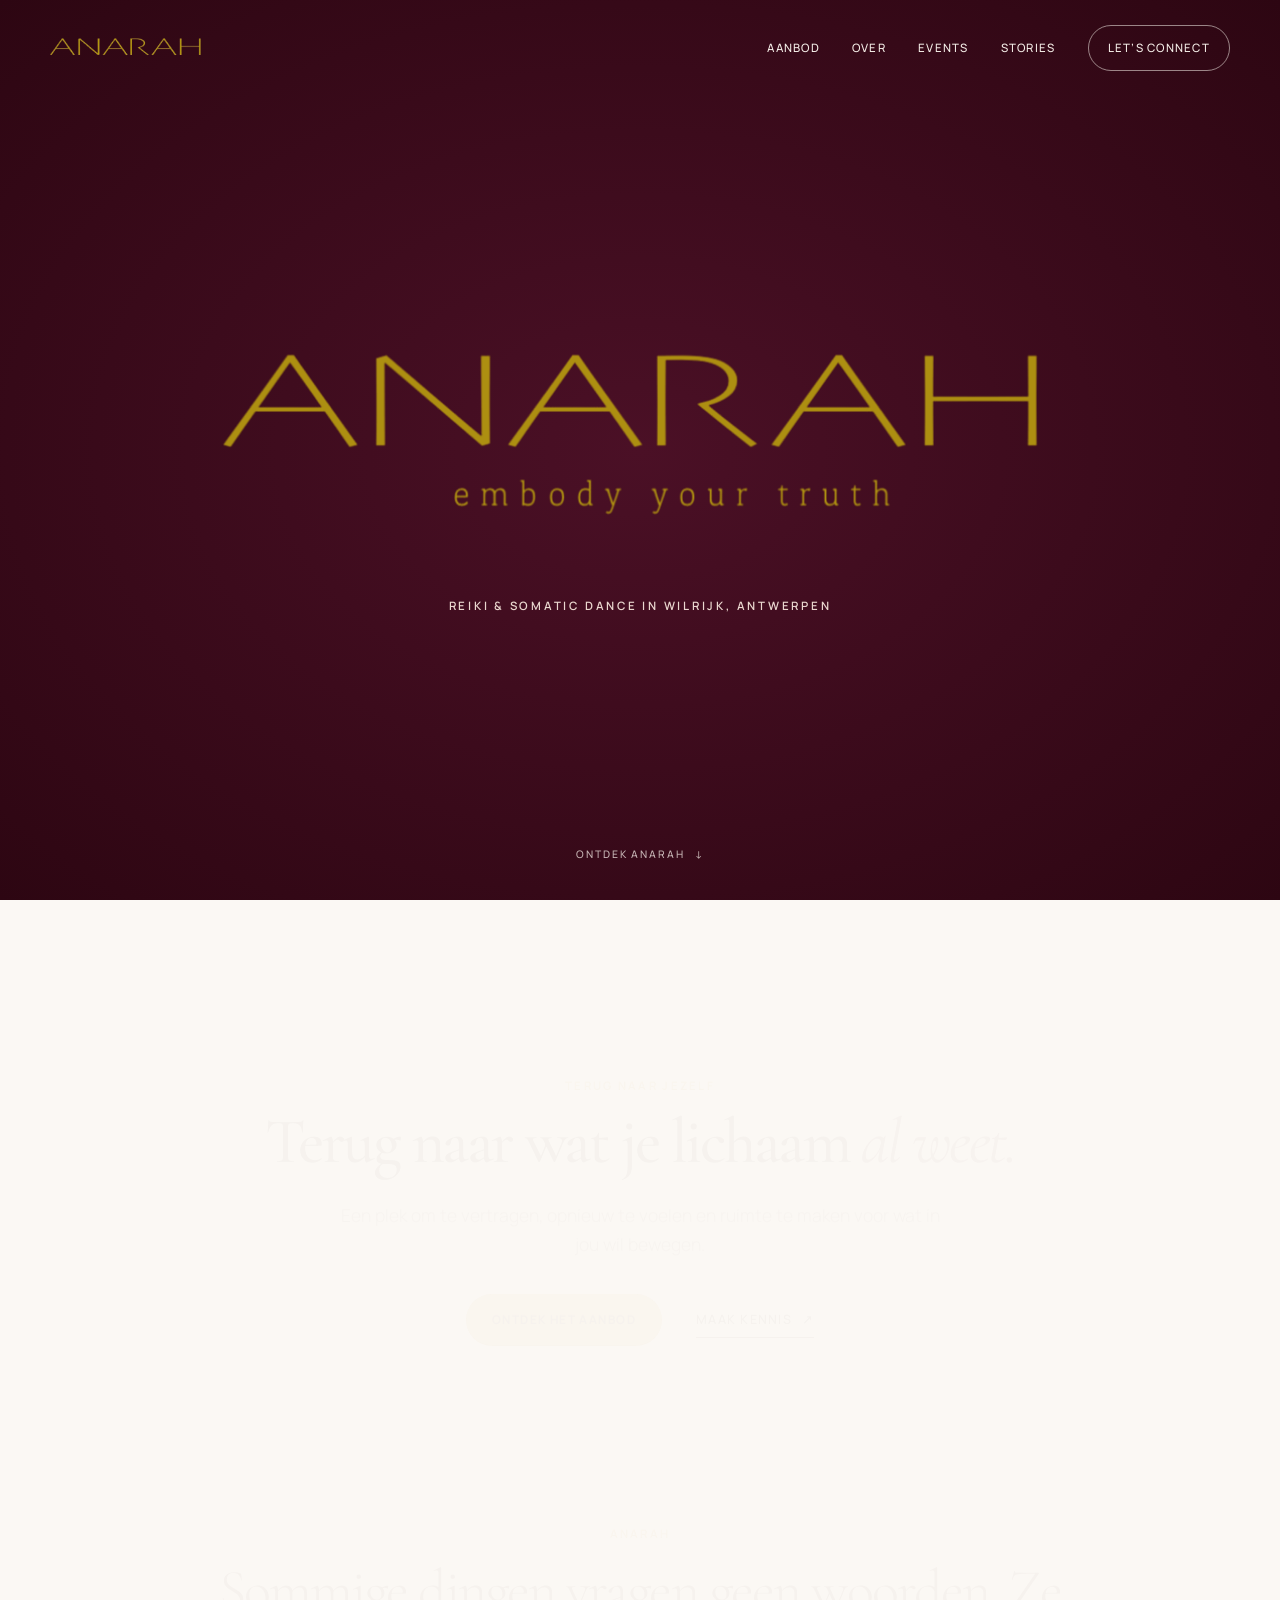
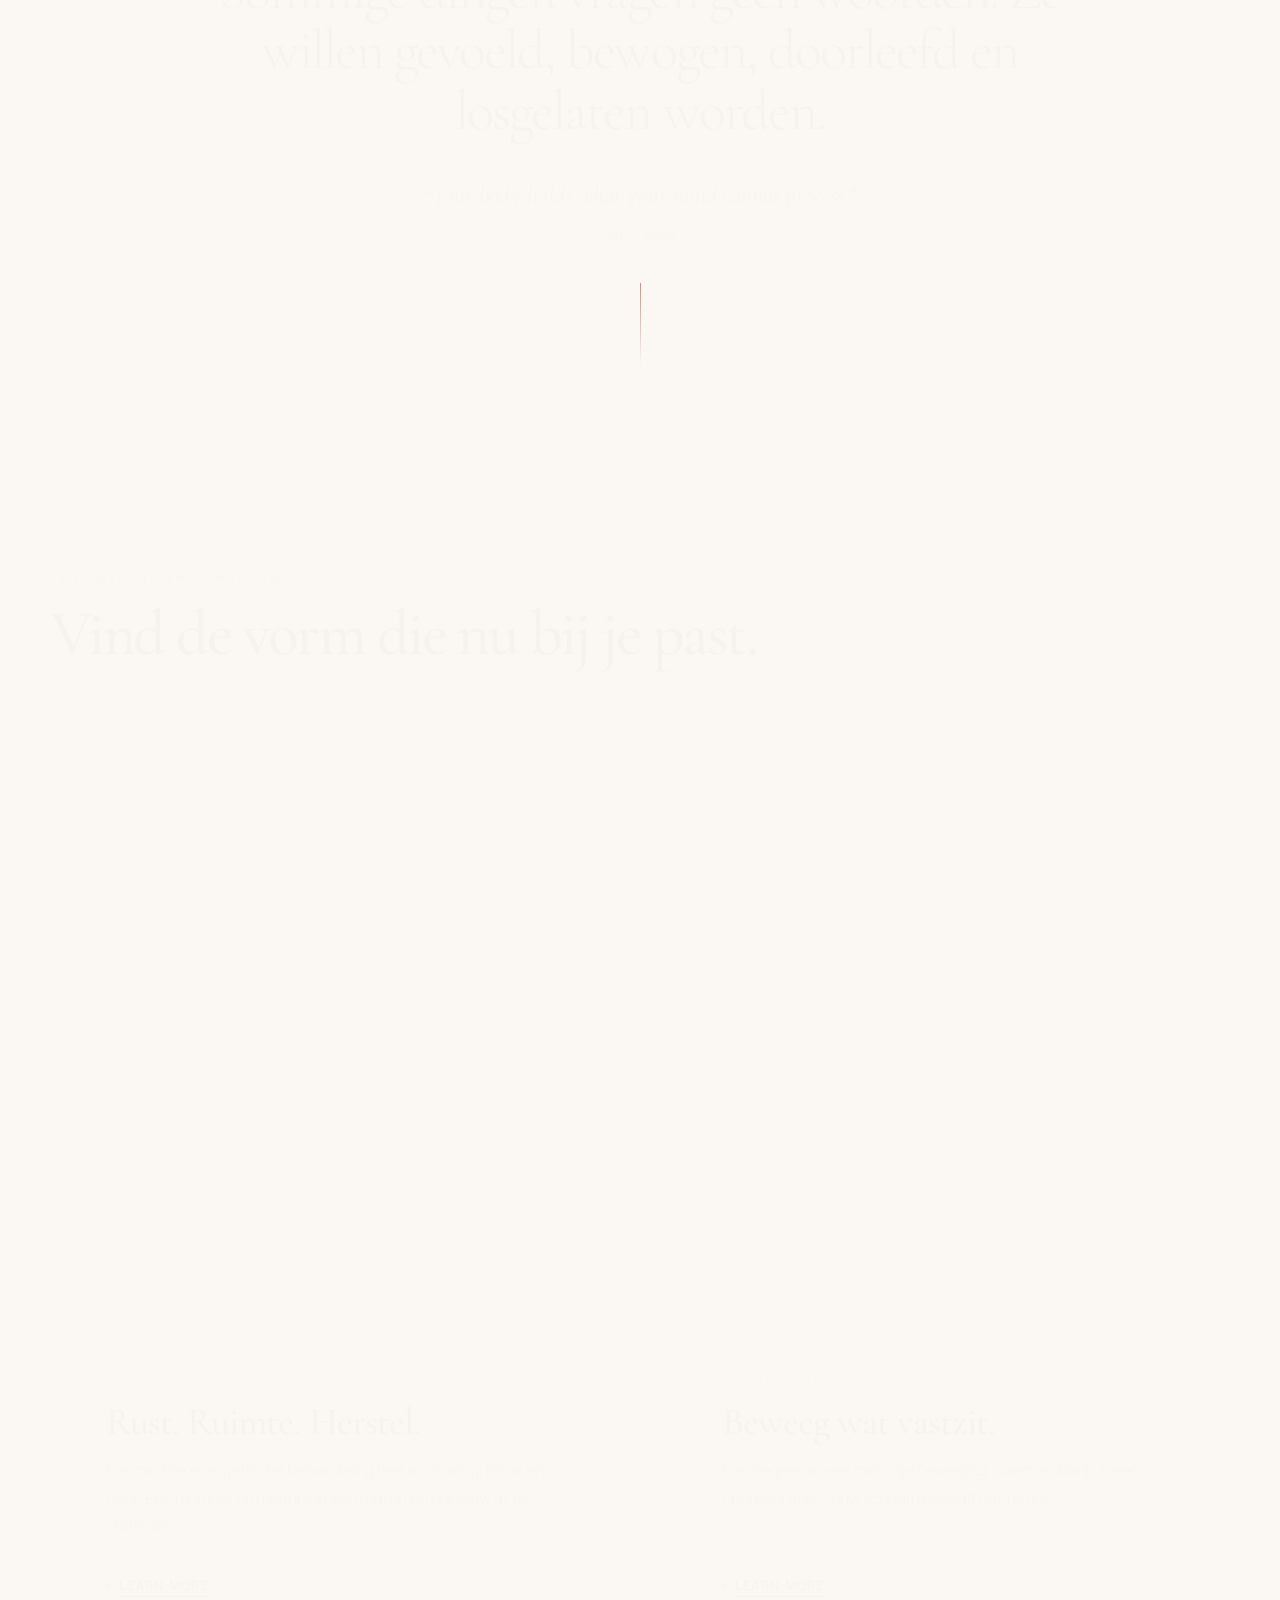
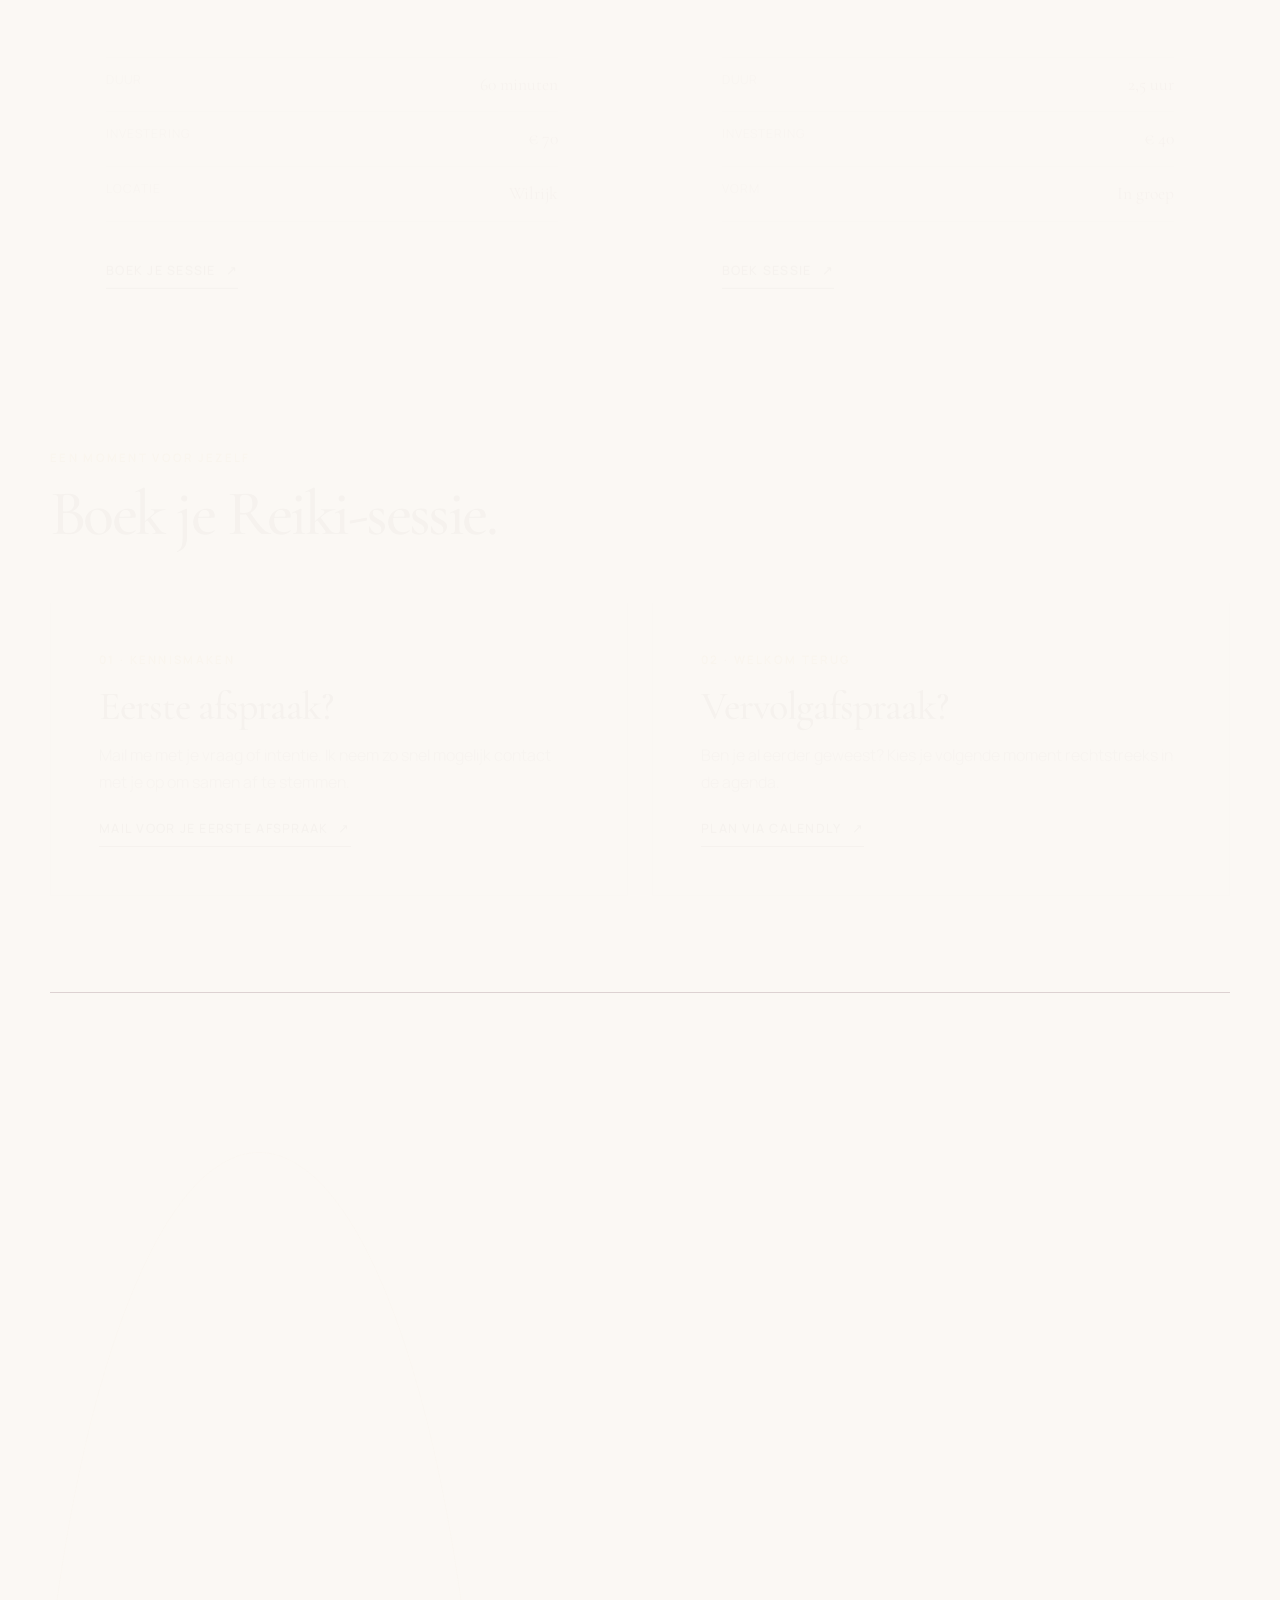
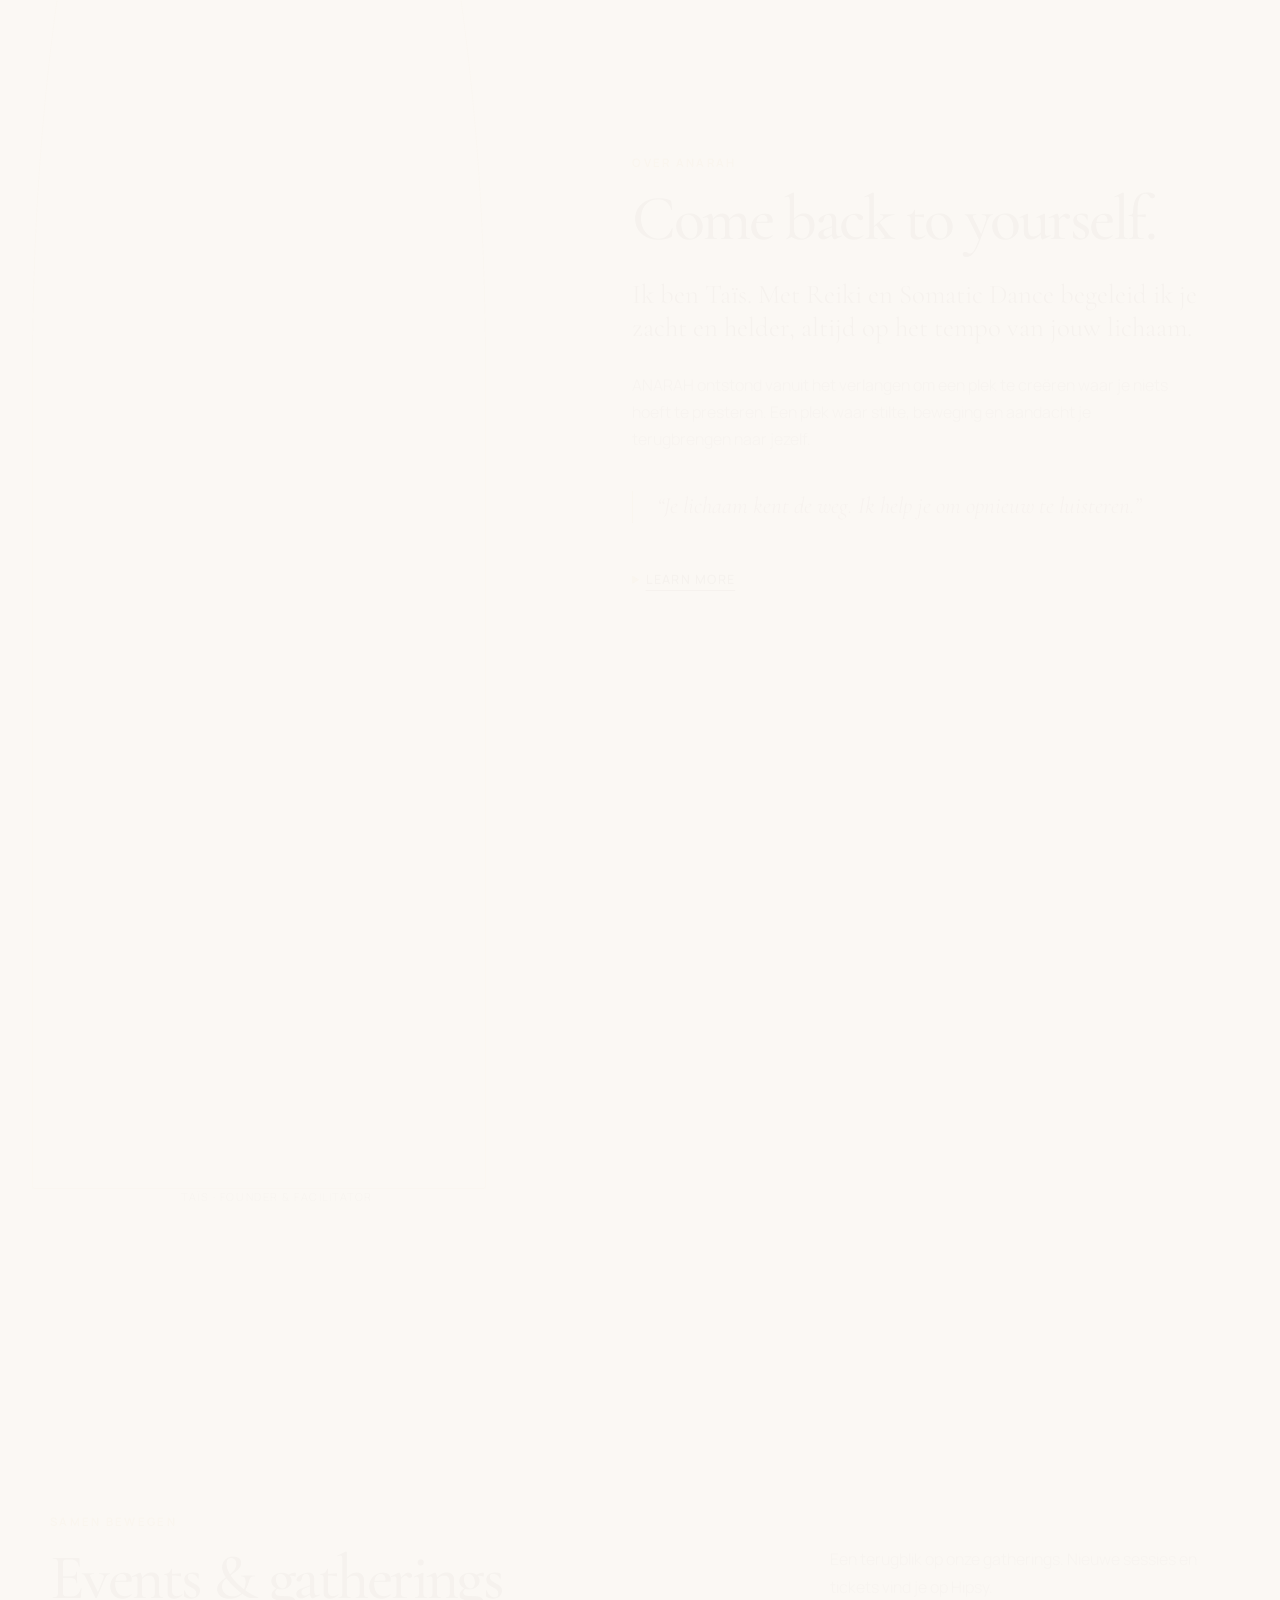
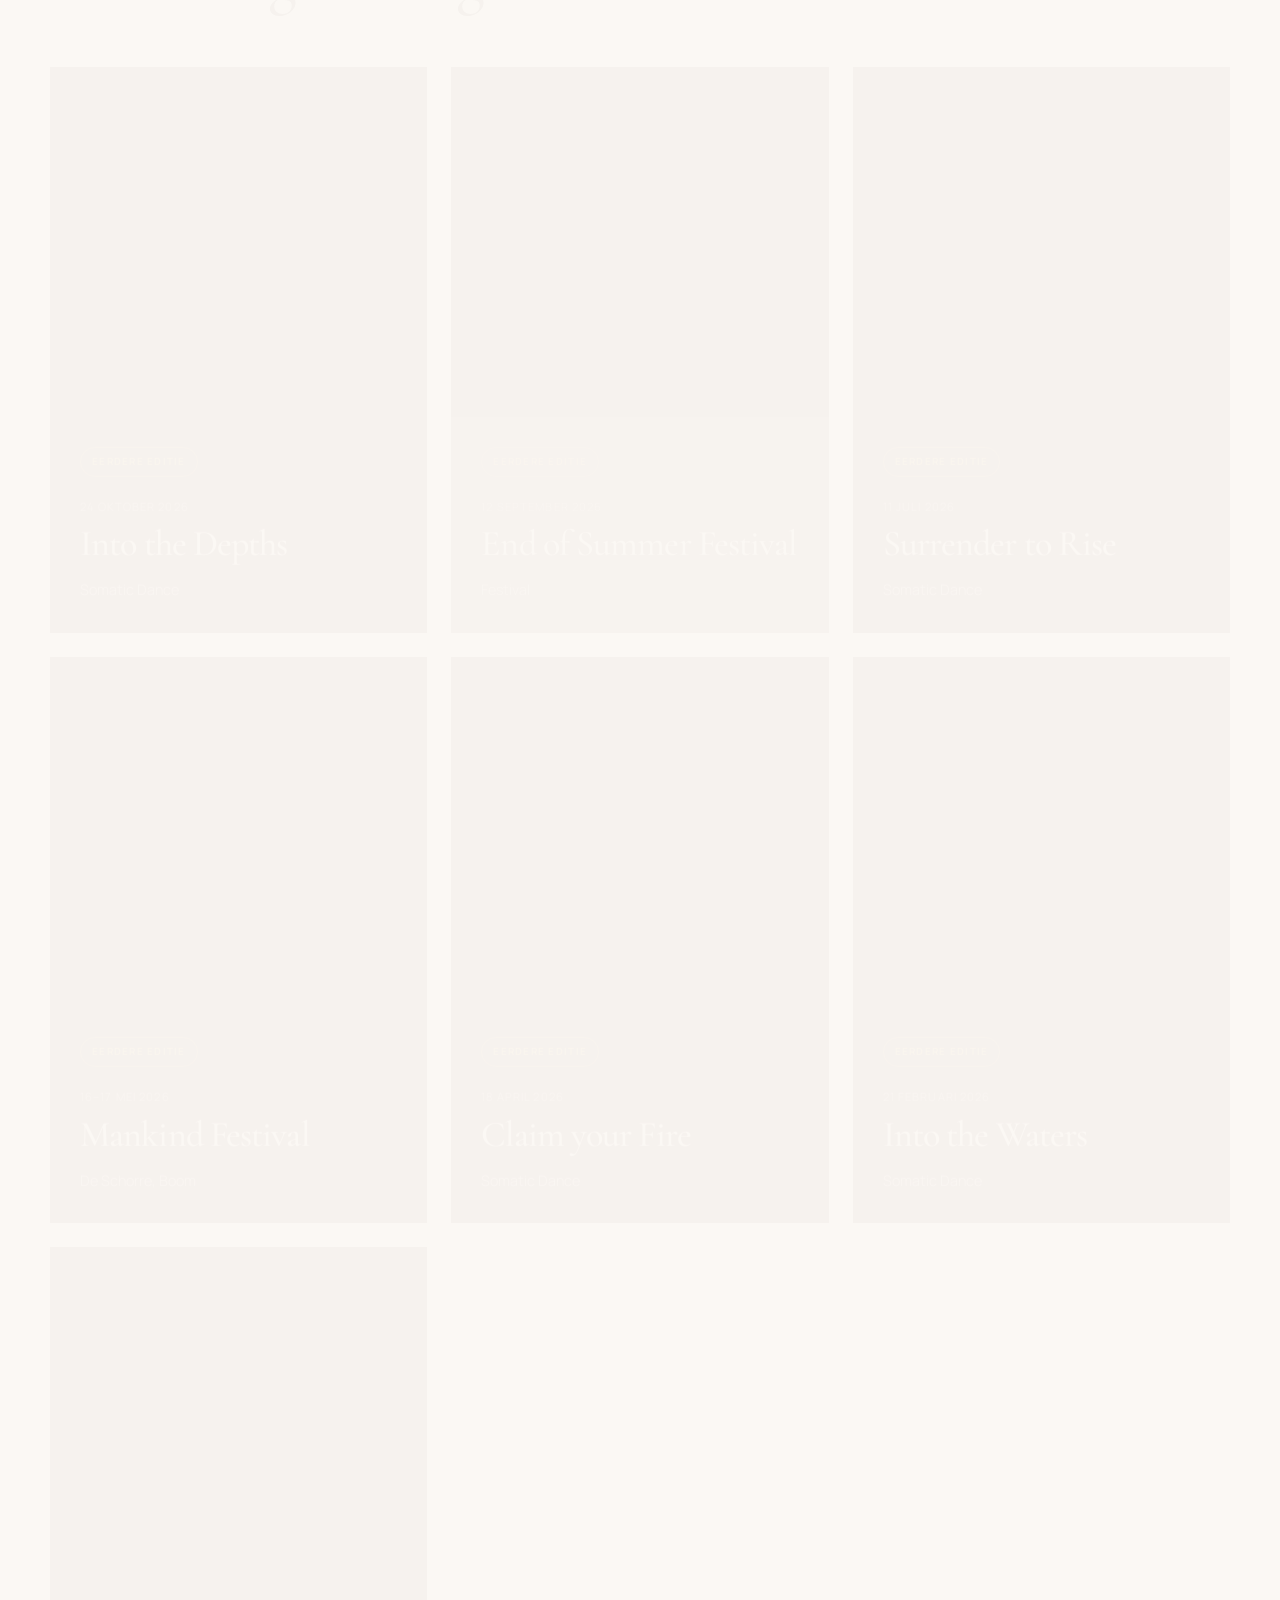
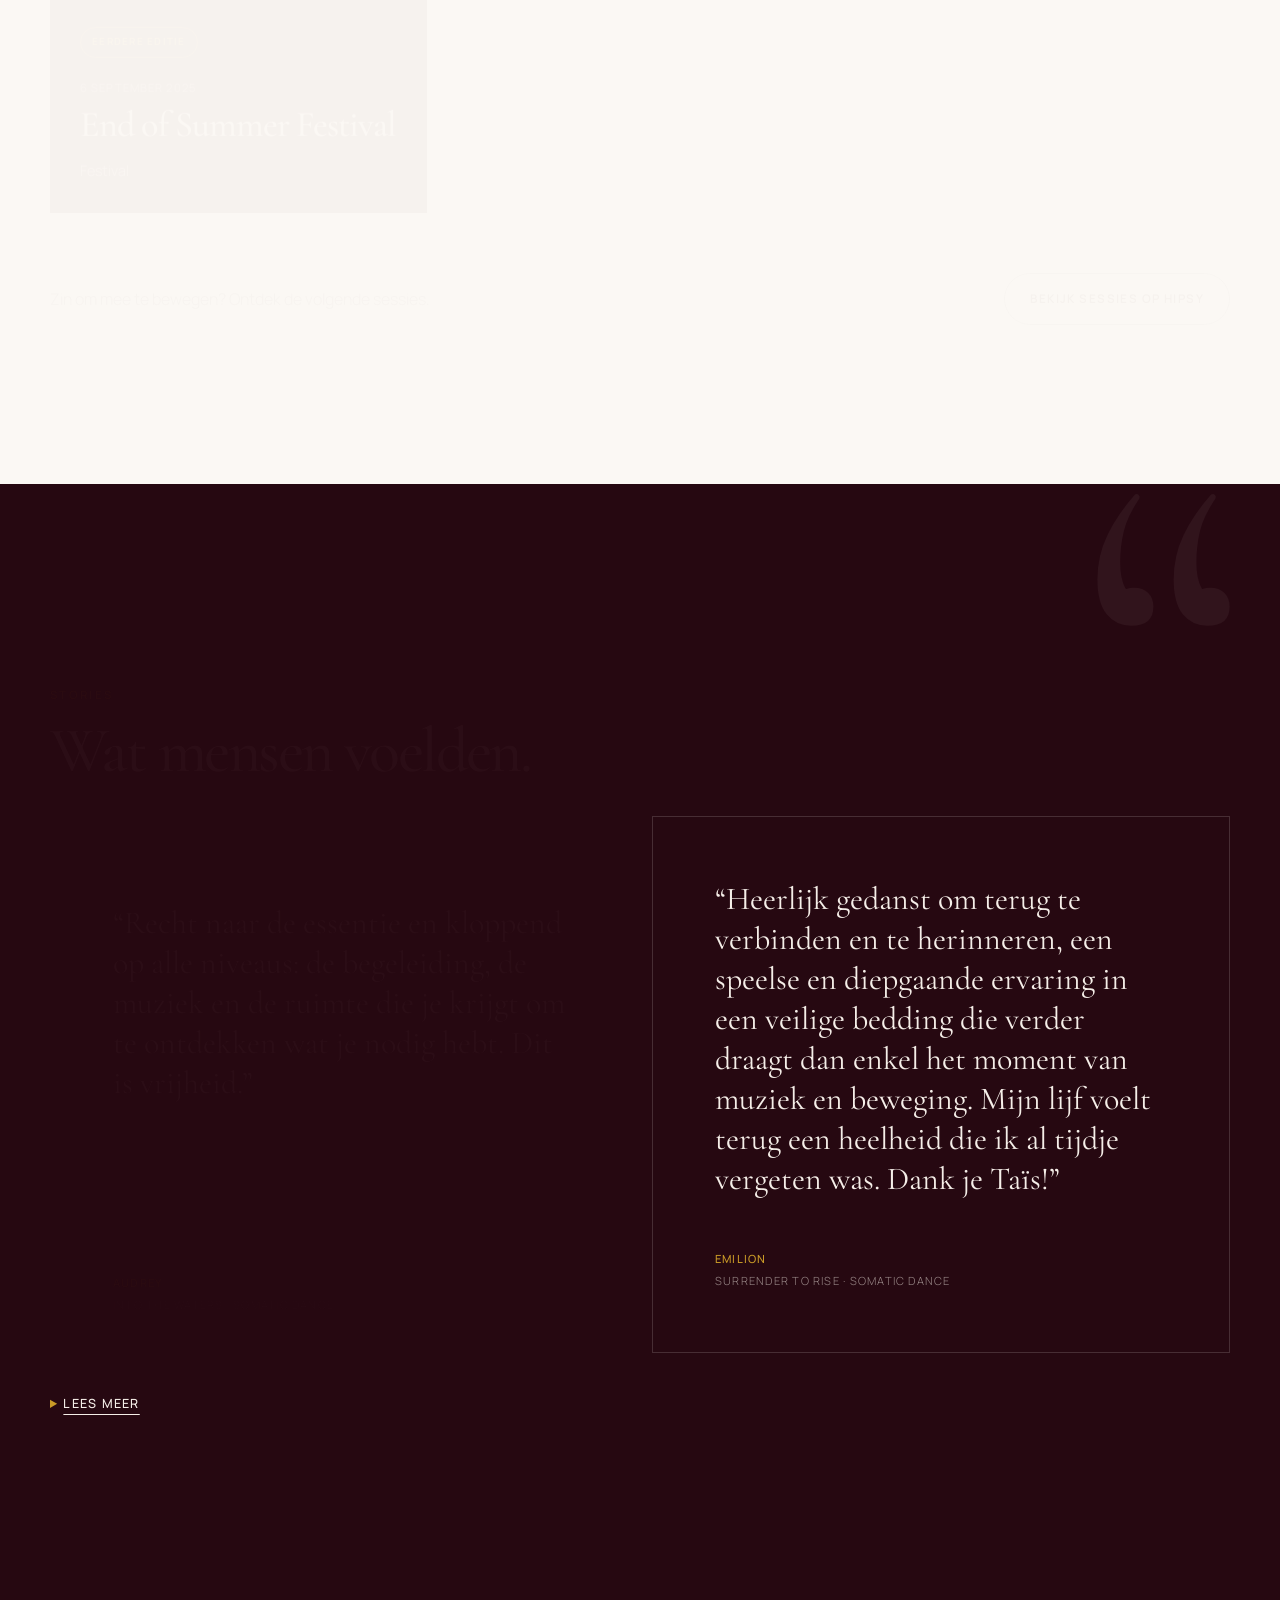
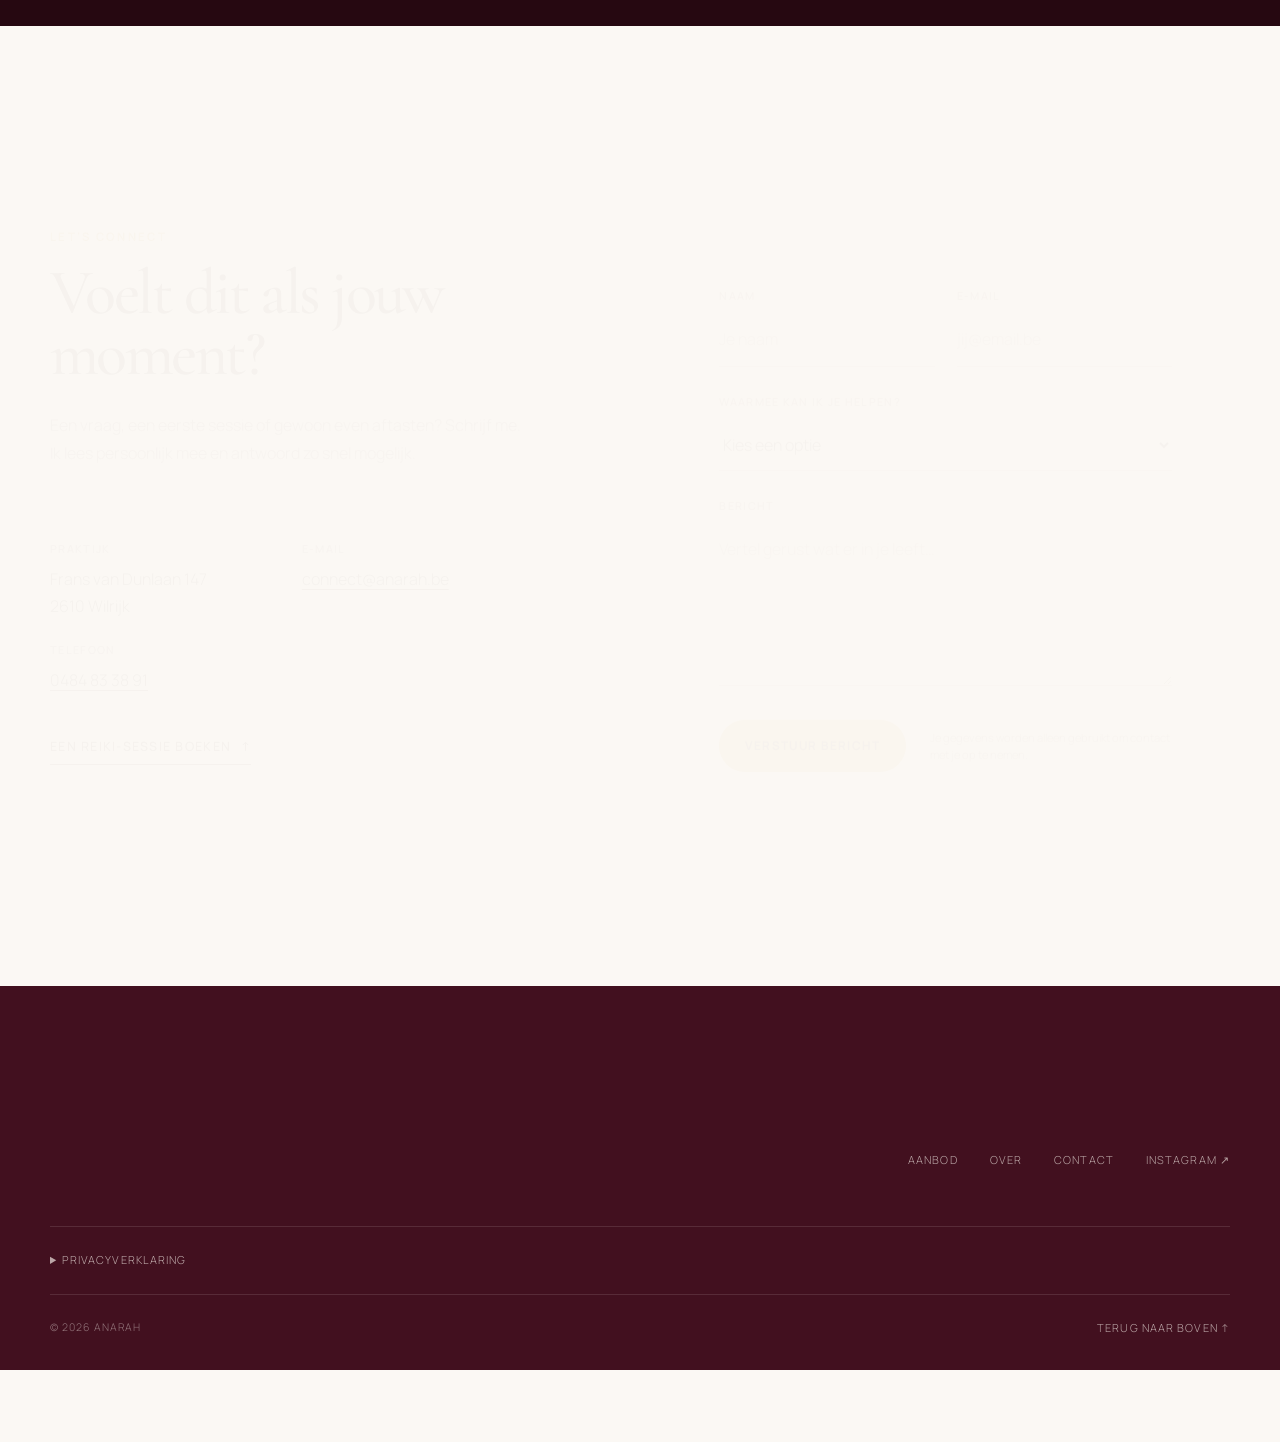
==== commit 5601282a: "Update Site source" ====
--- a/html/about.html
+++ b/html/about.html
@@ -1 +1,11 @@
-<!doctype html><html lang="nl"><head><meta charset="utf-8"><meta name="viewport" content="width=device-width,initial-scale=1"><meta http-equiv="refresh" content="0; url=../index.html#over"><link rel="canonical" href="../index.html#over"><title>ANARAH — Over</title></head><body><p><a href="../index.html#over">Ga naar Over ANARAH</a></p></body></html>
+<!doctype html>
+<html lang="nl">
+<head>
+    <meta charset="utf-8">
+    <meta name="viewport" content="width=device-width, initial-scale=1">
+    <meta http-equiv="refresh" content="0; url=/#over">
+    <link rel="canonical" href="https://anarah.be/">
+    <title>Over ANARAH | ANARAH</title>
+</head>
+<body><p><a href="/#over">Ga naar Over ANARAH</a></p></body>
+</html>
